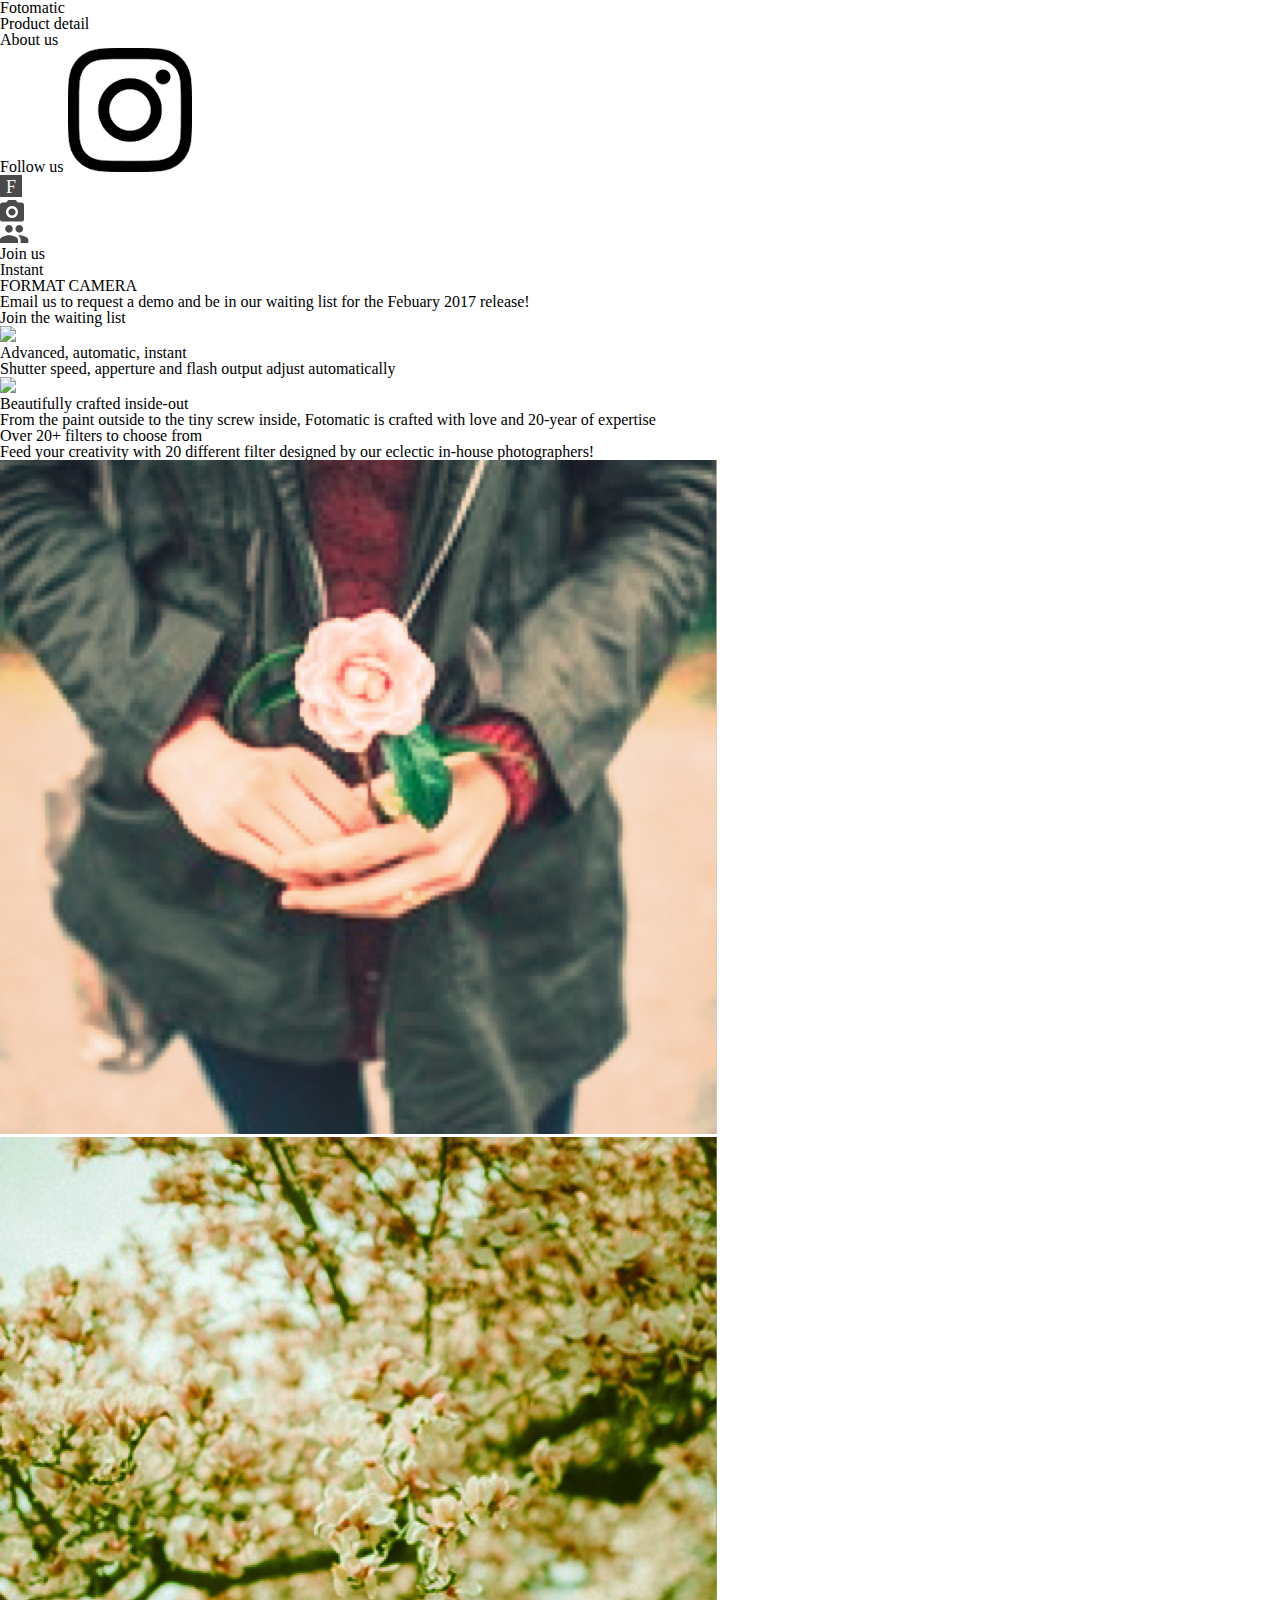
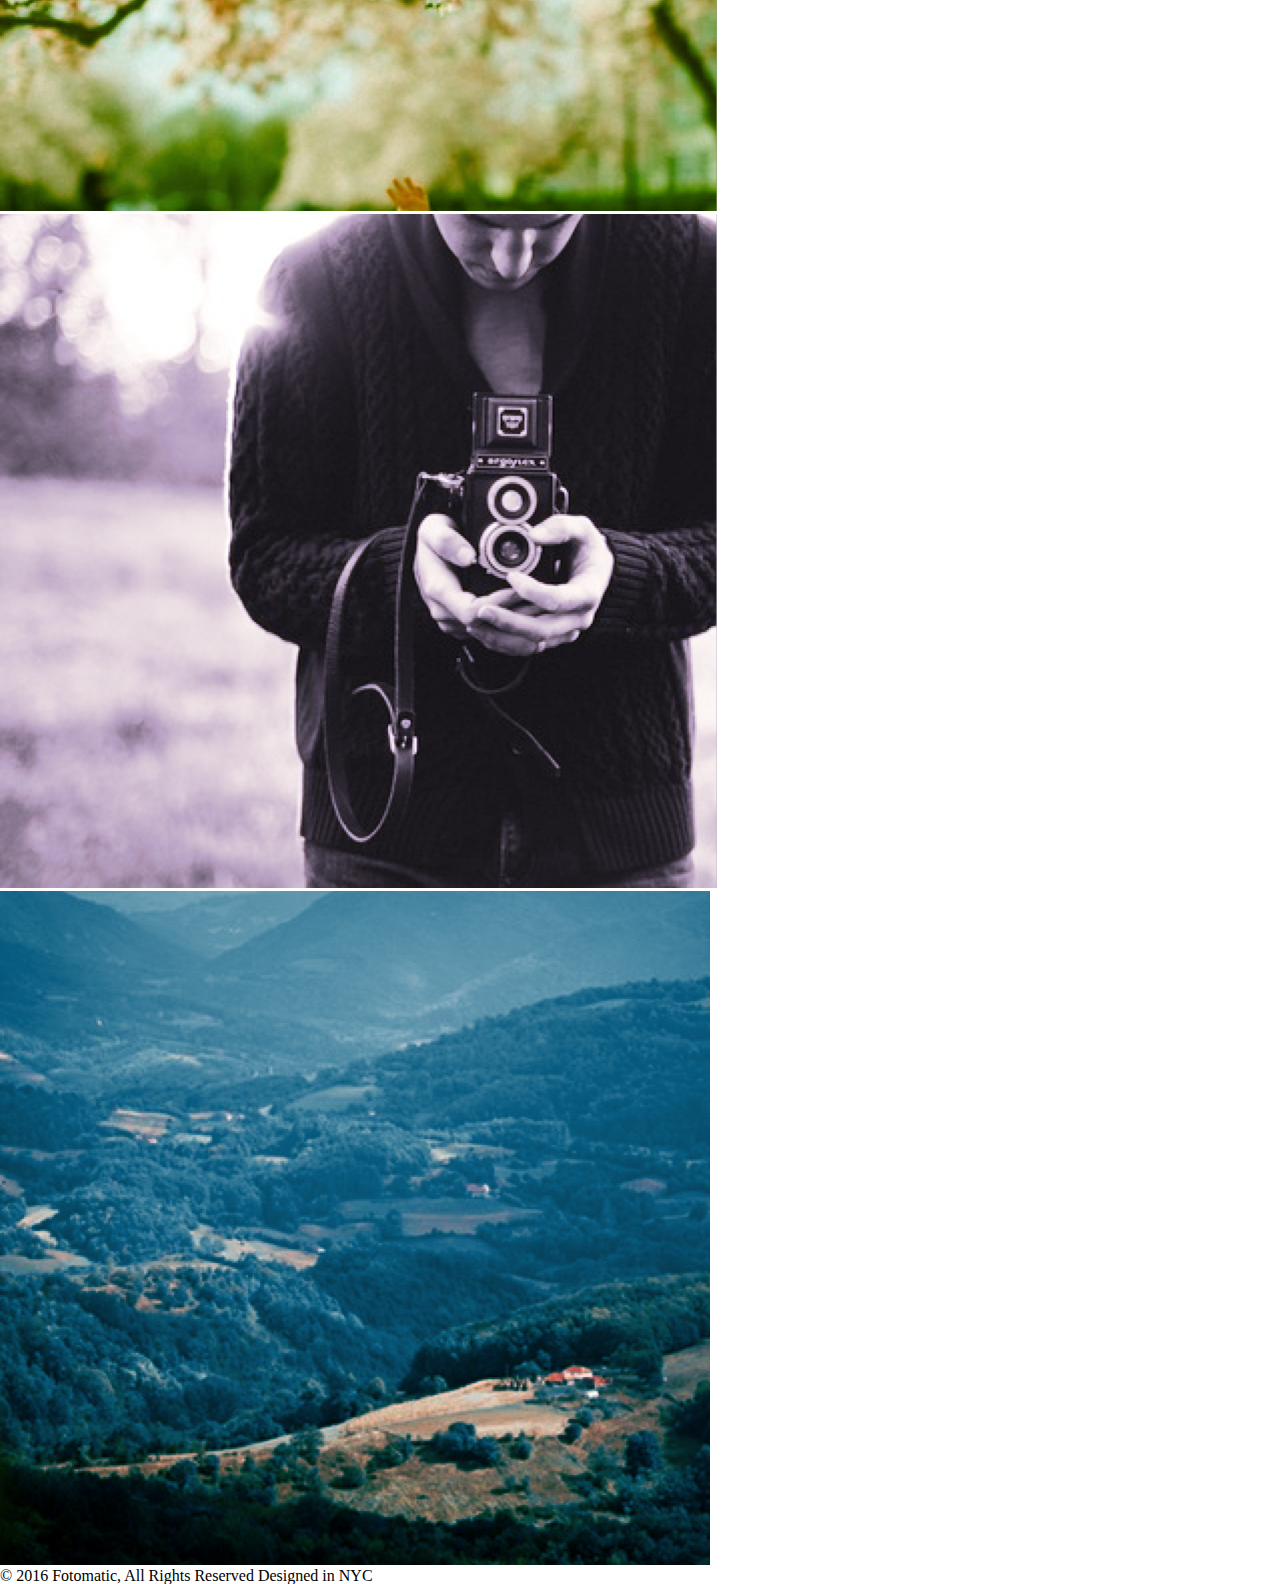
==== fotomatic/index.html @ bd835f5e "add raw fotomatic project files" ====
<!DOCTYPE html>
<html>
<head>
  <link href="https://fonts.googleapis.com/css?family=Damion" rel="stylesheet">
  <link href="https://fonts.googleapis.com/css?family=Rubik" rel="stylesheet">
  <link href="https://fonts.googleapis.com/css?family=Roboto:300,400,600,700" rel="stylesheet">
  <link rel="stylesheet" href="./resources/css/reset.css">
  <meta charset="UTF-8">
</head>
<body>
  <!-- Header -->
  <header>
    <div class="content">
      <a href="index.html" class="desktop logo">Fotomatic</a>
      <nav class="desktop">
        <ul>
          <li><a href="#">Product detail</a></li>
          <li><a href="#">About us</a></li>
          <li><a href="https://www.instagram.com/">Follow us <img class="icon" src="./resources/images/instagram.png"></a></li>
        </ul>
      </nav>
      <nav class="mobile">
        <ul>
          <li><a href="#"><img src="./resources/images/ic-logo.svg"></a></li>
          <li><a href="#"><img src="./resources/images/ic-product-detail.svg"></a></li>
          <li><a href="#"><img src="./resources/images/ic-about-us.svg"></a></li>
          <li><a href="#" class="button">Join us</a></li>
        </ul>
      </nav>
    </div>
  </header>

  <!-- Main Content -->
  <div class="main-content">

    <!-- Sign Up Section -->
    <div id="sign-up-section" class="banner">
      <div id="sign-up-cta">
        <div class="content center">
          <div class="header">
            <h2 class="cursive">Instant</h2>
            <h1 class="striking">FORMAT CAMERA</h1>
          </div>
          <div class="email">
            <span>
              Email us to request a demo and be in our waiting list for the <strong>Febuary 2017</strong> release!
            </span>
            <div class="button">Join the waiting list</div>
          </div>
        </div>
      </div>
    </div>

    <!-- Features Section -->
    <div id="features-section">
      <div class="feature">
        <div class="center">
          <div class="image-container">
            <img src="images/feature-1.png" />
          </div>
          <div class="content">
            <h2>Advanced, automatic, instant</h2>
            <h3>Shutter speed, apperture and flash output adjust automatically</h3>
          </div>
        </div>
      </div>
      <div class="feature">
        <div class="center">
          <div class="image-container">
            <img src="images/feature-2.png" />
          </div>
          <div class="content">
            <h2>Beautifully crafted inside-out</h2>
            <h3>From the paint outside to the tiny screw inside, Fotomatic is crafted with love and 20-year of expertise</h3>
          </div>
        </div>
      </div>
    </div>

    <!-- Filters Section -->
    <div id="filters-section">
      <div class="content center">
        <h2>Over 20+ filters to choose from</h2>
        <h3>Feed your creativity with 20 different filter designed by our eclectic in-house photographers!</h3>
      </div>
      <div class="images-container">
        <div class="image-container">
          <img src="./resources/images/filter-1.png" />
        </div>
        <div class="image-container">
          <img src="./resources/images/filter-2.png" />
        </div>
        <div class="image-container">
          <img src="./resources/images/filter-3.png" />
        </div>
        <div class="image-container extra">
          <img src="./resources/images/filter-4.png" />
        </div>
      </div>
    </div>

    <!-- Quotes Section
    <div id="quotes-section">
      <div class="content center">
        <span class="quote">“It’s truly something that could create a brand new photography Renaissance”</span>
        <img class="quote-citation" src="./resources/images/photography-logo.png" />
      </div>
    </div>

    <!-- Footer -->
    <footer>
      <div class="content">
        <span class="copyright">© 2016  Fotomatic, All Rights Reserved</span>
        <span class="location">Designed in NYC</span>
      </div>
    </footer>

  </div>
</body>
</html>
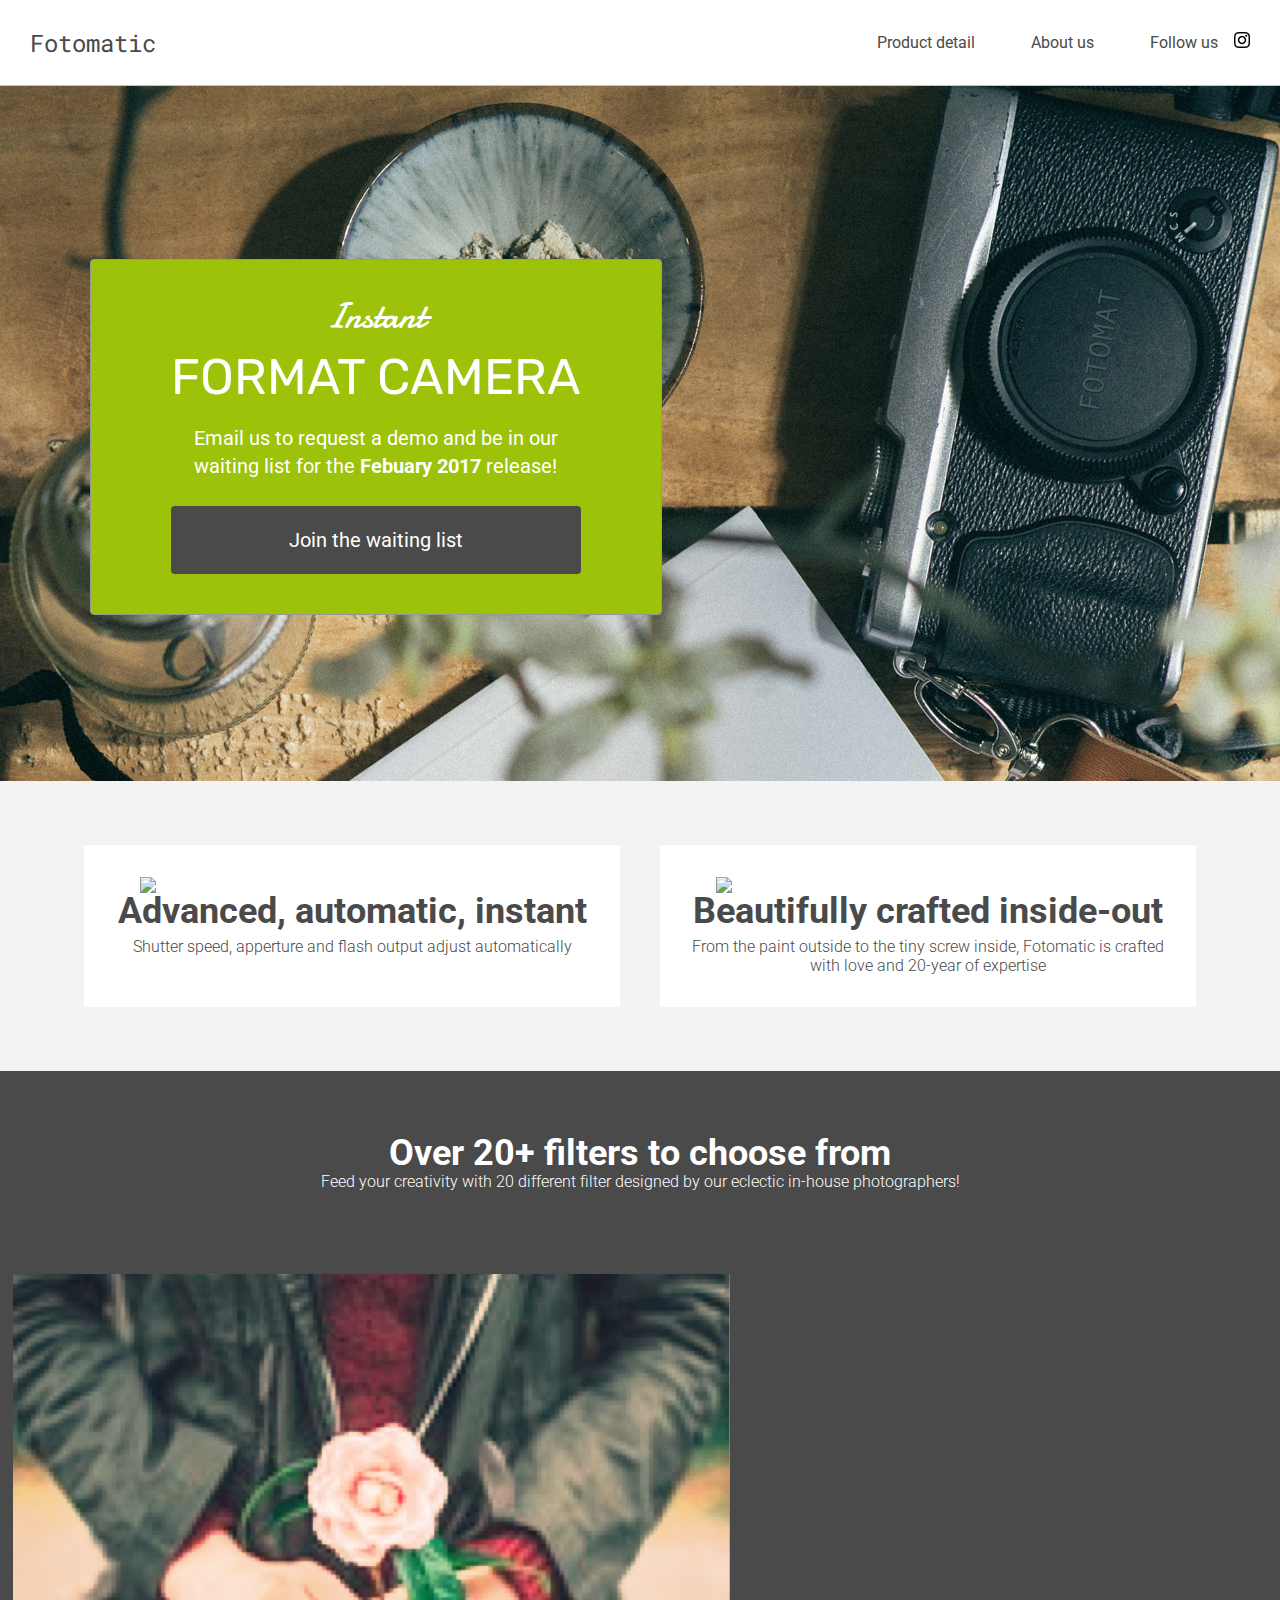
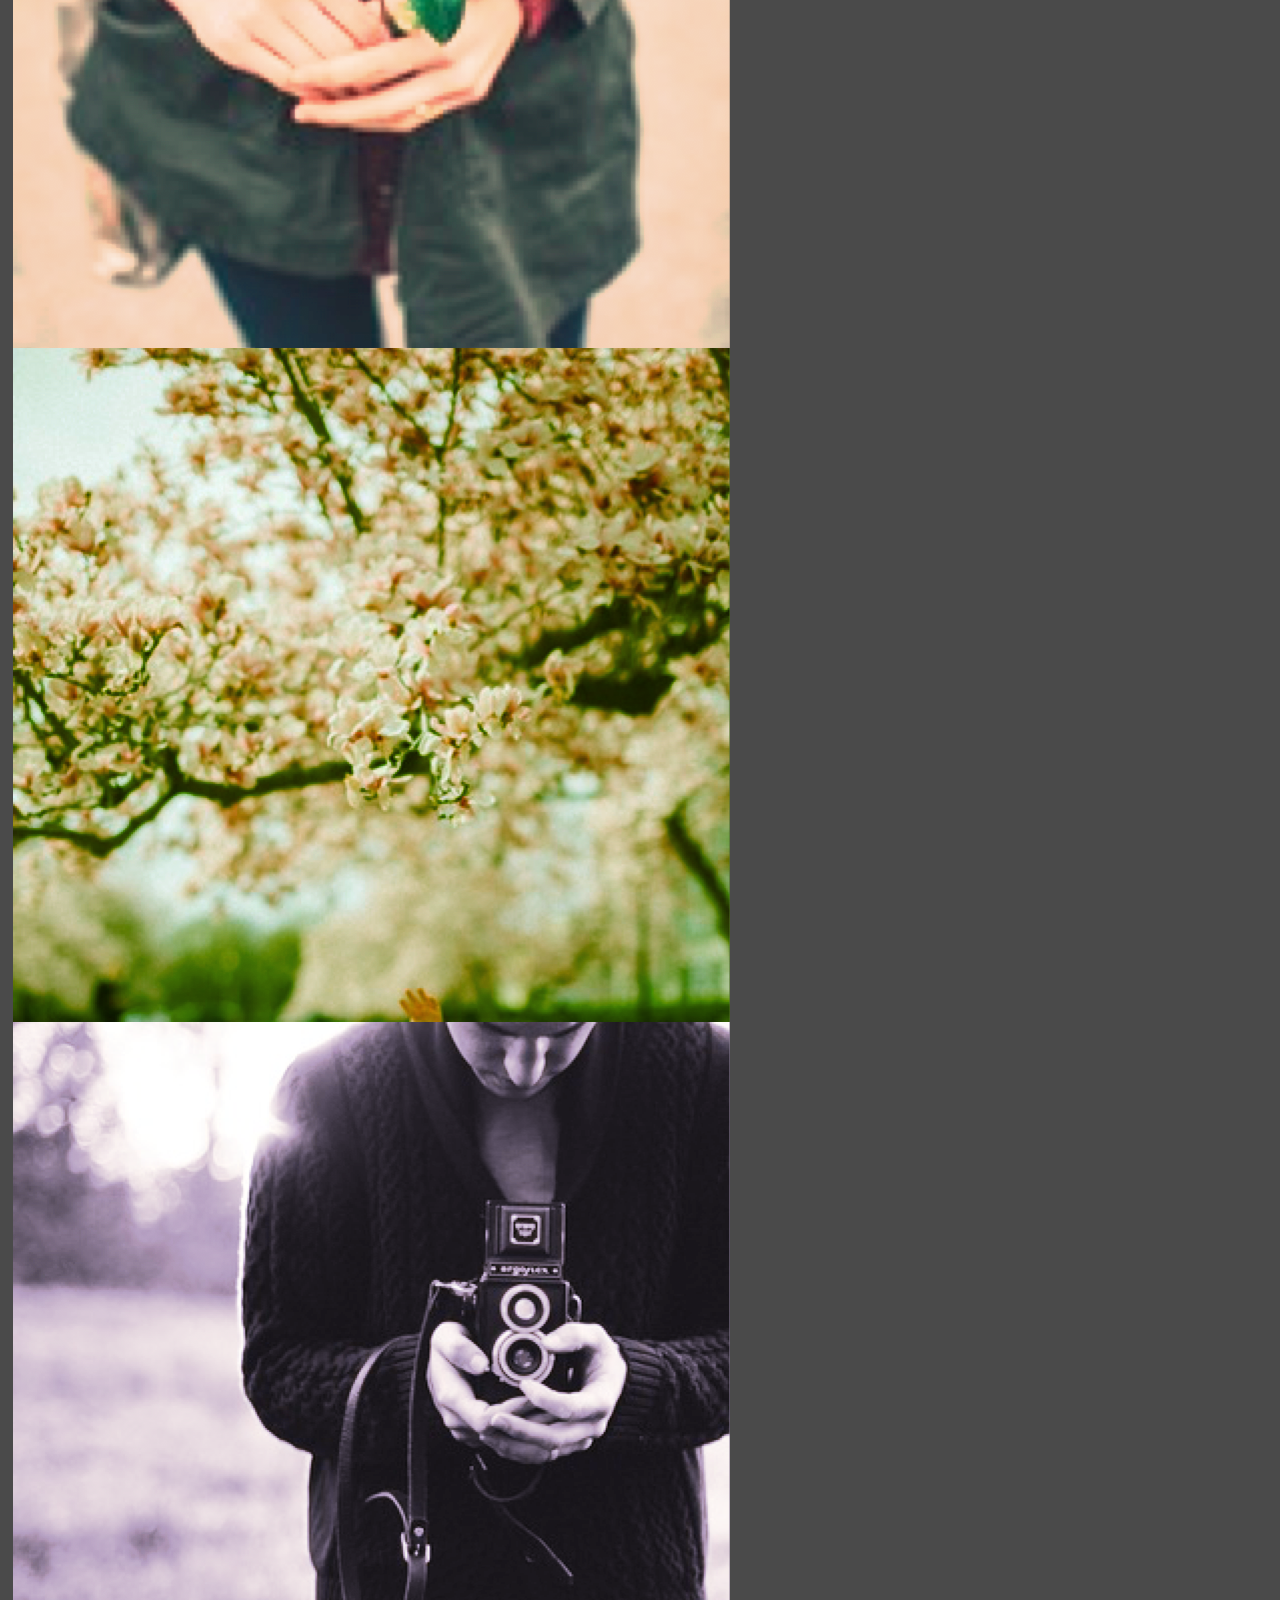
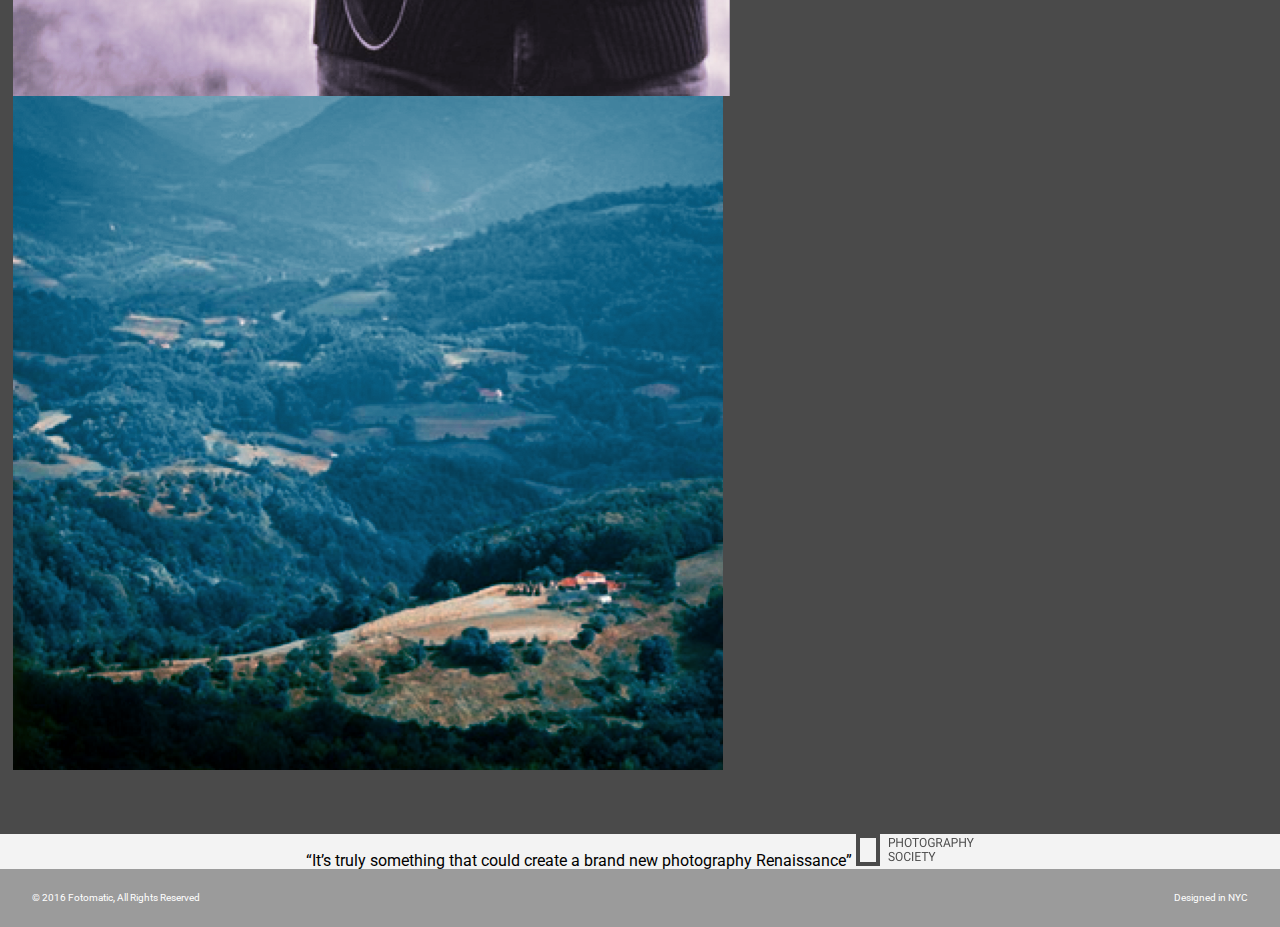
==== commit e28e653c: "Fix header & sign-up sections (desktop)" ====
--- a/fotomatic/index.html
+++ b/fotomatic/index.html
@@ -4,7 +4,10 @@
   <link href="https://fonts.googleapis.com/css?family=Damion" rel="stylesheet">
   <link href="https://fonts.googleapis.com/css?family=Rubik" rel="stylesheet">
   <link href="https://fonts.googleapis.com/css?family=Roboto:300,400,600,700" rel="stylesheet">
+  <link href="https://fonts.googleapis.com/css2?family=Roboto+Mono&display=swap" rel="stylesheet">
   <link rel="stylesheet" href="./resources/css/reset.css">
+  <link rel="stylesheet" href="./resources/css/style.css">
+
   <meta charset="UTF-8">
 </head>
 <body>
@@ -99,7 +102,7 @@
       </div>
     </div>
 
-    <!-- Quotes Section
+    <!-- Quotes Section -->
     <div id="quotes-section">
       <div class="content center">
         <span class="quote">“It’s truly something that could create a brand new photography Renaissance”</span>
--- a/fotomatic/resources/css/style.css
+++ b/fotomatic/resources/css/style.css
@@ -0,0 +1,404 @@
+/* Universal Styles */
+
+html {
+  font-family: "Roboto", sans-serif;
+  font-size: 16px;
+}
+
+.main-content {
+  position: relative;
+  top: 5.3125rem; /* To offset for fixed header. */
+}
+
+.center {
+  text-align: center;
+}
+
+.button {
+  border-radius: 4px;
+  background-color: #4a4a4a;
+  color: white;
+}
+
+.image-container {
+  overflow: hidden;
+}
+
+.image-container img {
+  display: block;
+}
+
+@media only screen and (max-width: 760px) {
+  .main-content {
+    top: 2.5625rem;
+  }
+}
+
+/* Header */
+
+header {
+  position: fixed;
+  z-index: 1; /* + */
+  width: 100%;
+  border-bottom: solid 1px #c6c1c1;
+  background-color: white;
+  height: 5.3125rem; /* 85px */
+}
+
+header .content {
+  display: flex;
+  align-items: center;
+  padding: 1.875rem;
+}
+
+header .logo {
+  flex: 1;
+  font-family: 'Roboto Mono', monospace; /* + */
+  font-size: 1.5rem; /* 24px */
+  color:#4a4a4a; /* + */
+}
+
+header nav ul {
+  display: flex;
+}
+
+nav li {
+  padding-left: 3.5rem;
+}
+
+nav a {
+  vertical-align: bottom;
+  line-height: 1.6;
+  font-size: 1rem;
+  color: #4a4a4a;
+}
+
+header .icon {
+  width: 1rem;
+  padding-left: .75rem;
+}
+
+header .mobile {
+  display: none;
+}
+
+@media only screen and (max-width: 760px) {
+  header .desktop {
+    display: none;
+  }
+
+  header .mobile {
+    display: block;
+    width: 100%;
+  }
+
+  header .content {
+    padding: .5rem 0;
+  }
+
+  header .mobile ul {
+    display: flex;
+    justify-content: space-around;
+    align-items: center;
+    width: 100%;
+  }
+
+  header .mobile li {
+    padding: 0;
+  }
+
+  header .mobile .button {
+    padding: .1875rem .5rem;
+    background-color: #9dc20b;
+    line-height: 1.6;
+    color: white;
+  }
+}
+
+/* Sign Up Section */
+
+#sign-up-section {
+  display: flex;
+  justify-content: flex-start;
+  align-items: flex-start;
+  height: 43.5rem;
+  background-image: url('../images/banner-landingpage.jpg'); /* + */
+  background-position: center; /* + */
+  background-size: cover; /* + */
+  background-repeat: no-repeat; /* + */
+}
+
+#sign-up-cta {
+  position: relative; /* + */
+  top: 25%; /* 170px */
+  left: 7%; /* 100px */
+  padding: 0 5rem 2.5rem 5rem;
+  border: solid 1px #979797;
+  border-radius: 4px;
+  background-color: #9dc20a; /* edit color code */
+}
+
+#sign-up-cta .content {
+  width: 25.625rem;
+  margin-top: 2rem;
+  font-family: "Roboto", sans-serif;
+  font-size: 1.25rem;
+  line-height: 1.4;
+  color: white;
+}
+
+#sign-up-cta h1 {
+  font-size: 3.125rem;
+}
+
+#sign-up-cta h2 {
+  font-size: 2.25rem;
+}
+
+#sign-up-cta span strong {
+  font-weight: bold;
+}
+
+#sign-up-cta .cursive {
+  font-family: "Damion", cursive;
+}
+
+#sign-up-cta .striking {
+  font-family: "Rubik", sans-serif;
+  padding-bottom: .75rem;
+}
+
+#sign-up-cta .button {
+  margin-top: 1.625rem;
+  padding: 1.25rem 7.25rem;
+}
+
+@media only screen and (max-width: 760px) {
+  #sign-up-section {
+    align-items: center;
+    justify-content: center;
+    height: 28rem;
+  }
+
+  #sign-up-cta {
+    position: static;
+    width: auto;
+    height: auto;
+    background-color: transparent;
+    border: none;
+  }
+
+  #sign-up-cta .content {
+    margin-top: 0;
+  }
+
+  #sign-up-cta .email {
+    display: none;
+  }
+
+  #sign-up-cta h1 {
+    font-size: 3.125rem;
+  }
+
+  #sign-up-cta h2 {
+    font-size: 2.25rem;
+  }
+}
+
+@media only screen and (max-width: 450px) {
+  #sign-up-section {
+    height: 20rem;
+  }
+
+  #sign-up-cta h1 {
+    font-size: 2.25rem;
+  }
+
+  #sign-up-cta h2 {
+    font-size: 2rem;
+  }
+}
+
+/* Features Section */
+
+#features-section {
+  display: flex;
+  justify-content: space-between;
+  padding: 4rem 5%;
+  background-color: #f3f3f3;
+}
+
+.feature {
+  flex: 1;
+  padding: 2rem;
+  margin: 0px 1.25rem;
+  background-color: white;
+}
+
+.feature .image-container {
+  width: 90%;
+  height: 65%;
+  margin: 0 auto;
+}
+
+.feature h2 {
+  padding-bottom: .5rem;
+  font-size: 2.25rem;
+  font-weight: bold;
+  color: #4a4a4a;
+}
+
+.feature h3 {
+  font-size: 1rem;
+  line-height: 1.2;
+  font-weight: 300;
+  color: #4a4a4a;
+}
+
+@media only screen and (max-width: 890px) {
+  .feature h2 {
+    font-size: 1.125rem;
+    line-height: 1.3;
+    font-weight: normal;
+  }
+
+  .feature h3 {
+    font-size: .875rem;
+    line-height: 1.4;
+  }
+}
+
+@media only screen and (max-width: 760px) {
+  #features-section {
+    flex-flow: column;
+    padding: 0;
+  }
+
+  .feature {
+    margin: 0;
+    padding: 1.25rem 1rem 0 1rem;
+  }
+}
+
+/* Filters Section */
+
+#filters-section {
+  padding: 4rem 0;
+  background-color: #4a4a4a;
+}
+
+#filters-section .content {
+  padding: 0 .625rem;
+  margin-bottom: 5rem;
+}
+
+#filters-section .content h2 {
+  font-size: 2.25rem;
+  font-weight: bold;
+  color: white;
+}
+
+#filters-section .content h3 {
+  font-size: 1rem;
+  line-height: 1.4;
+  font-weight: 300;
+  color: white;
+}
+
+#filters-section .images-container {
+  max-width: 100%;
+  padding: 0 1%;
+}
+
+@media only screen and (max-width: 760px) {
+  #filters-section {
+    padding: 1.5rem 0 0 0;
+  }
+
+  #filters-section .content {
+    margin-bottom: 1rem;
+  }
+
+  #filters-section .content h2 {
+    padding-bottom: .625rem;
+    font-size: 1.125rem;
+    line-height: 1.3;
+    font-weight: normal;
+  }
+
+  #filters-section .content h3 {
+    font-size: .875rem;
+    line-height: 1.4;
+  }
+
+  #filters-section .images-container {
+    padding: 0;
+  }
+
+  #filters-section .extra {
+    display: none;
+  }
+}
+
+/* Quotes Section */
+
+#quotes-section {
+  background-color: #f3f3f3;
+}
+
+#quotes-section content {
+  padding: 5rem 0;
+}
+
+#quotes-section quote {
+  padding-right: 1.875rem;
+  font-family: "Palatino", serif;
+  font-size: 1.875rem;
+  line-height: 1.1;
+  font-style: italic;
+  color: #4a4a4a;
+}
+
+#quotes-section quote-citation {
+  height: 1.875rem;
+}
+
+@media only screen and (max-width: 760px) {
+  #quotes-section content {
+    padding: 1.875rem .625rem;
+  }
+
+  #quotes-section quote {
+    font-size: 1.5rem;
+    line-height: 1.4;
+  }
+
+  #quotes-section quote-citation {
+    display: block;
+    padding-top: 1rem;
+    margin: auto;
+  }
+}
+
+/* Footer */
+
+footer {
+  background-color: #9b9b9b;
+  padding: 1.5rem 2rem;
+}
+
+footer .content {
+  color: white;
+  display: flex;
+  font-size: .75rem;
+}
+
+footer .copyright {
+  flex-grow: 1;
+}
+
+@media only screen and (min-width: 760px) {
+  footer .content {
+    font-size: .625rem;
+  }
+}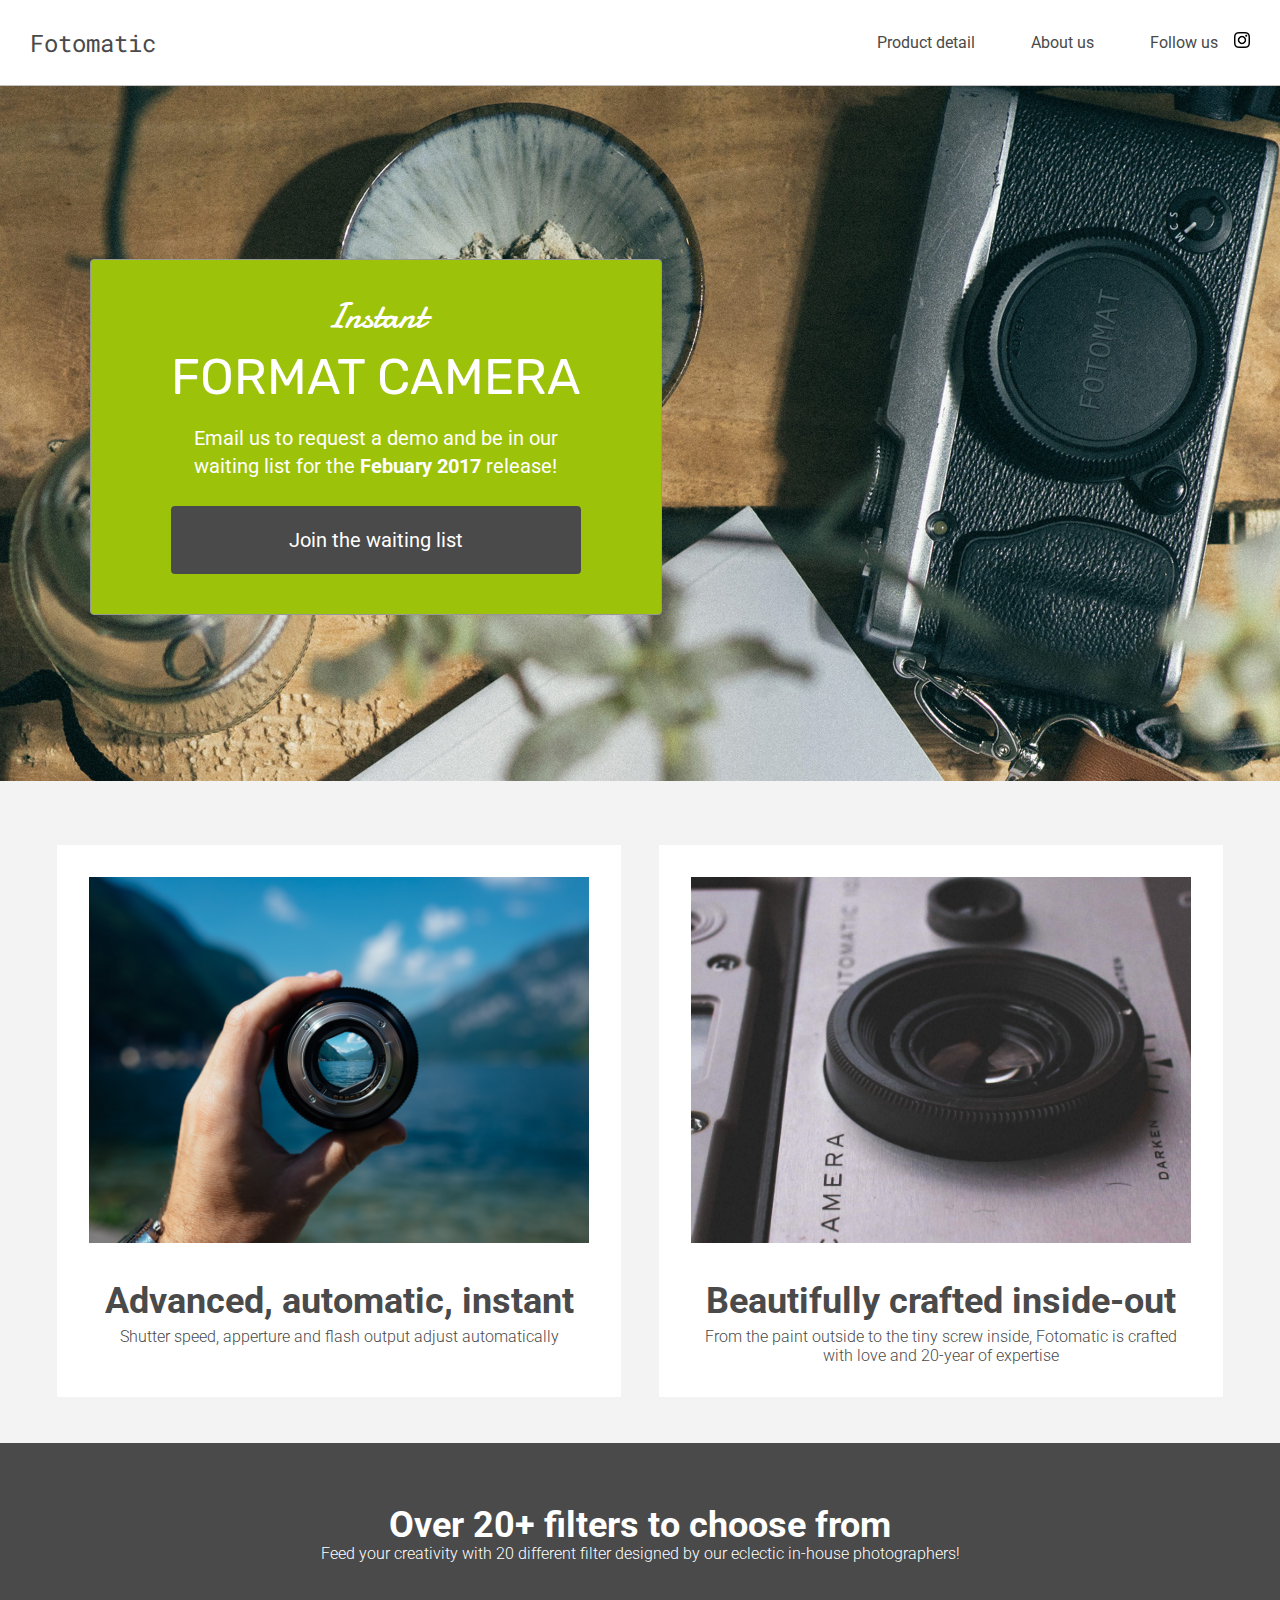
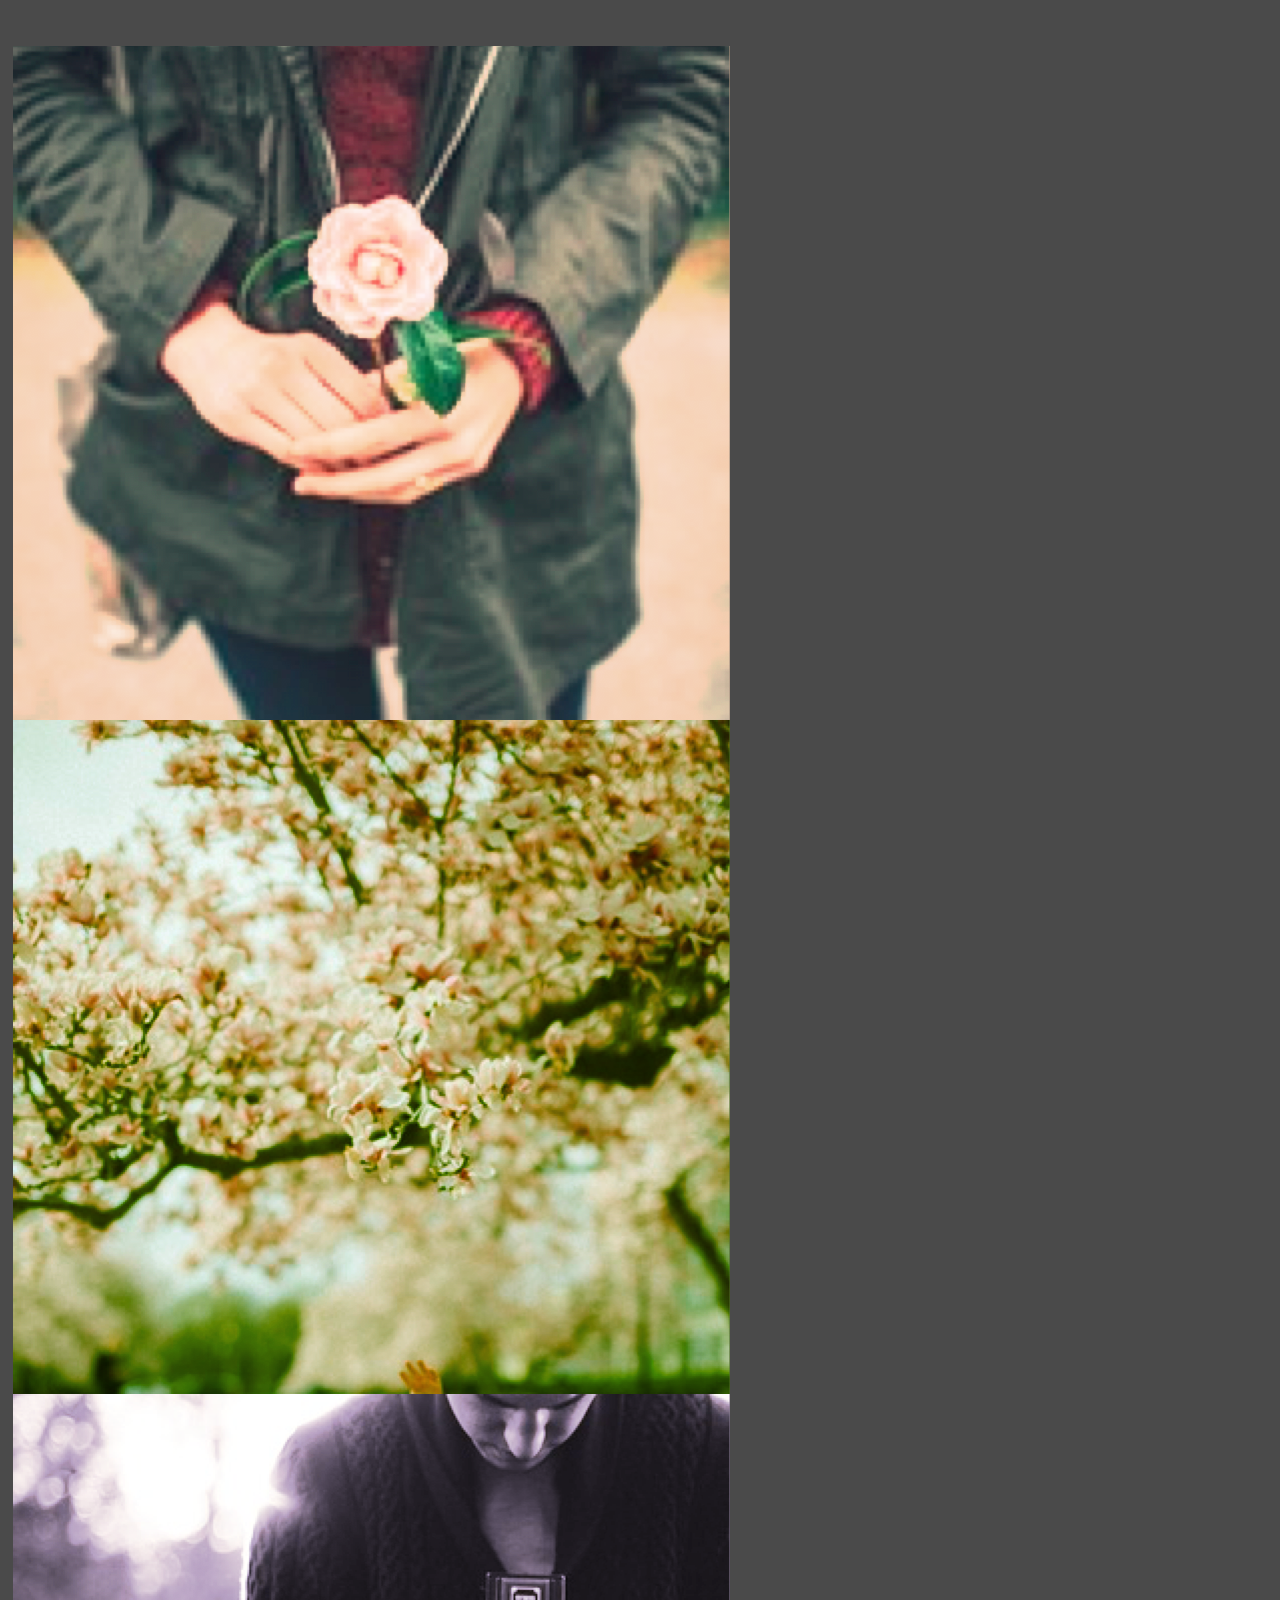
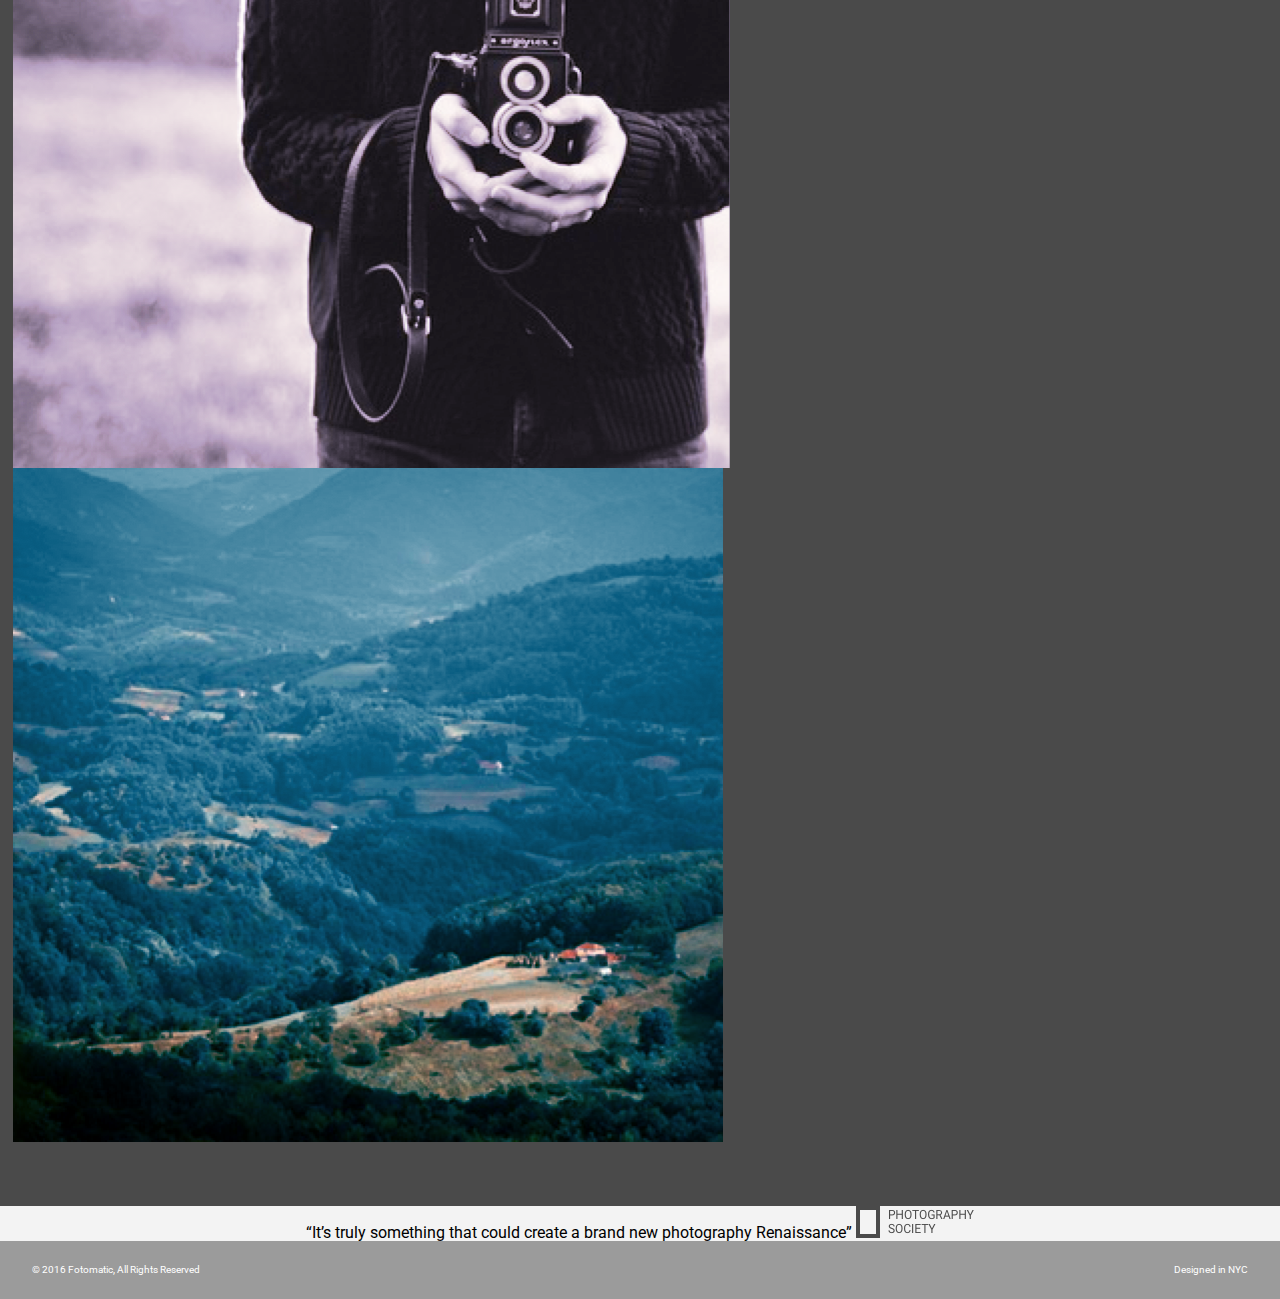
==== commit 5f5f3648: "Fix features section desktop" ====
--- a/fotomatic/index.html
+++ b/fotomatic/index.html
@@ -4,7 +4,7 @@
   <link href="https://fonts.googleapis.com/css?family=Damion" rel="stylesheet">
   <link href="https://fonts.googleapis.com/css?family=Rubik" rel="stylesheet">
   <link href="https://fonts.googleapis.com/css?family=Roboto:300,400,600,700" rel="stylesheet">
-  <link href="https://fonts.googleapis.com/css2?family=Roboto+Mono&display=swap" rel="stylesheet">
+  <link href="https://fonts.googleapis.com/css2?family=Roboto+Mono&display=swap" rel="stylesheet"> <!--add font for logo-->
   <link rel="stylesheet" href="./resources/css/reset.css">
   <link rel="stylesheet" href="./resources/css/style.css">
 
@@ -59,7 +59,7 @@
       <div class="feature">
         <div class="center">
           <div class="image-container">
-            <img src="images/feature-1.png" />
+            <img src="resources/images/feature-1.png" /> <!--fix path-->
           </div>
           <div class="content">
             <h2>Advanced, automatic, instant</h2>
@@ -70,7 +70,7 @@
       <div class="feature">
         <div class="center">
           <div class="image-container">
-            <img src="images/feature-2.png" />
+            <img src="resources/images/feature-2.png" /> <!--fix path-->
           </div>
           <div class="content">
             <h2>Beautifully crafted inside-out</h2>
@@ -102,7 +102,7 @@
       </div>
     </div>
 
-    <!-- Quotes Section -->
+    <!-- Quotes Section --> <!-- close comment-->
     <div id="quotes-section">
       <div class="content center">
         <span class="quote">“It’s truly something that could create a brand new photography Renaissance”</span>
--- a/fotomatic/resources/css/style.css
+++ b/fotomatic/resources/css/style.css
@@ -21,11 +21,13 @@
 }
 
 .image-container {
+  width: 100%;
   overflow: hidden;
 }
 
 .image-container img {
   display: block;
+  max-width: 100%; /* + to constrict images to containers */
 }
 
 @media only screen and (max-width: 760px) {
@@ -224,20 +226,21 @@
 #features-section {
   display: flex;
   justify-content: space-between;
-  padding: 4rem 5%;
+  padding: 4rem 3% 2.875rem; /* adjust container margins */
   background-color: #f3f3f3;
 }
 
 .feature {
   flex: 1;
-  padding: 2rem;
-  margin: 0px 1.25rem;
+  padding: 2rem; /* 32px */
+  margin: 0px 1.1875rem; /* 19px */
   background-color: white;
 }
 
 .feature .image-container {
-  width: 90%;
+  width: 100%; /* change to look more like polaroid */
   height: 65%;
+  padding-bottom: 40px; /* + */
   margin: 0 auto;
 }
 
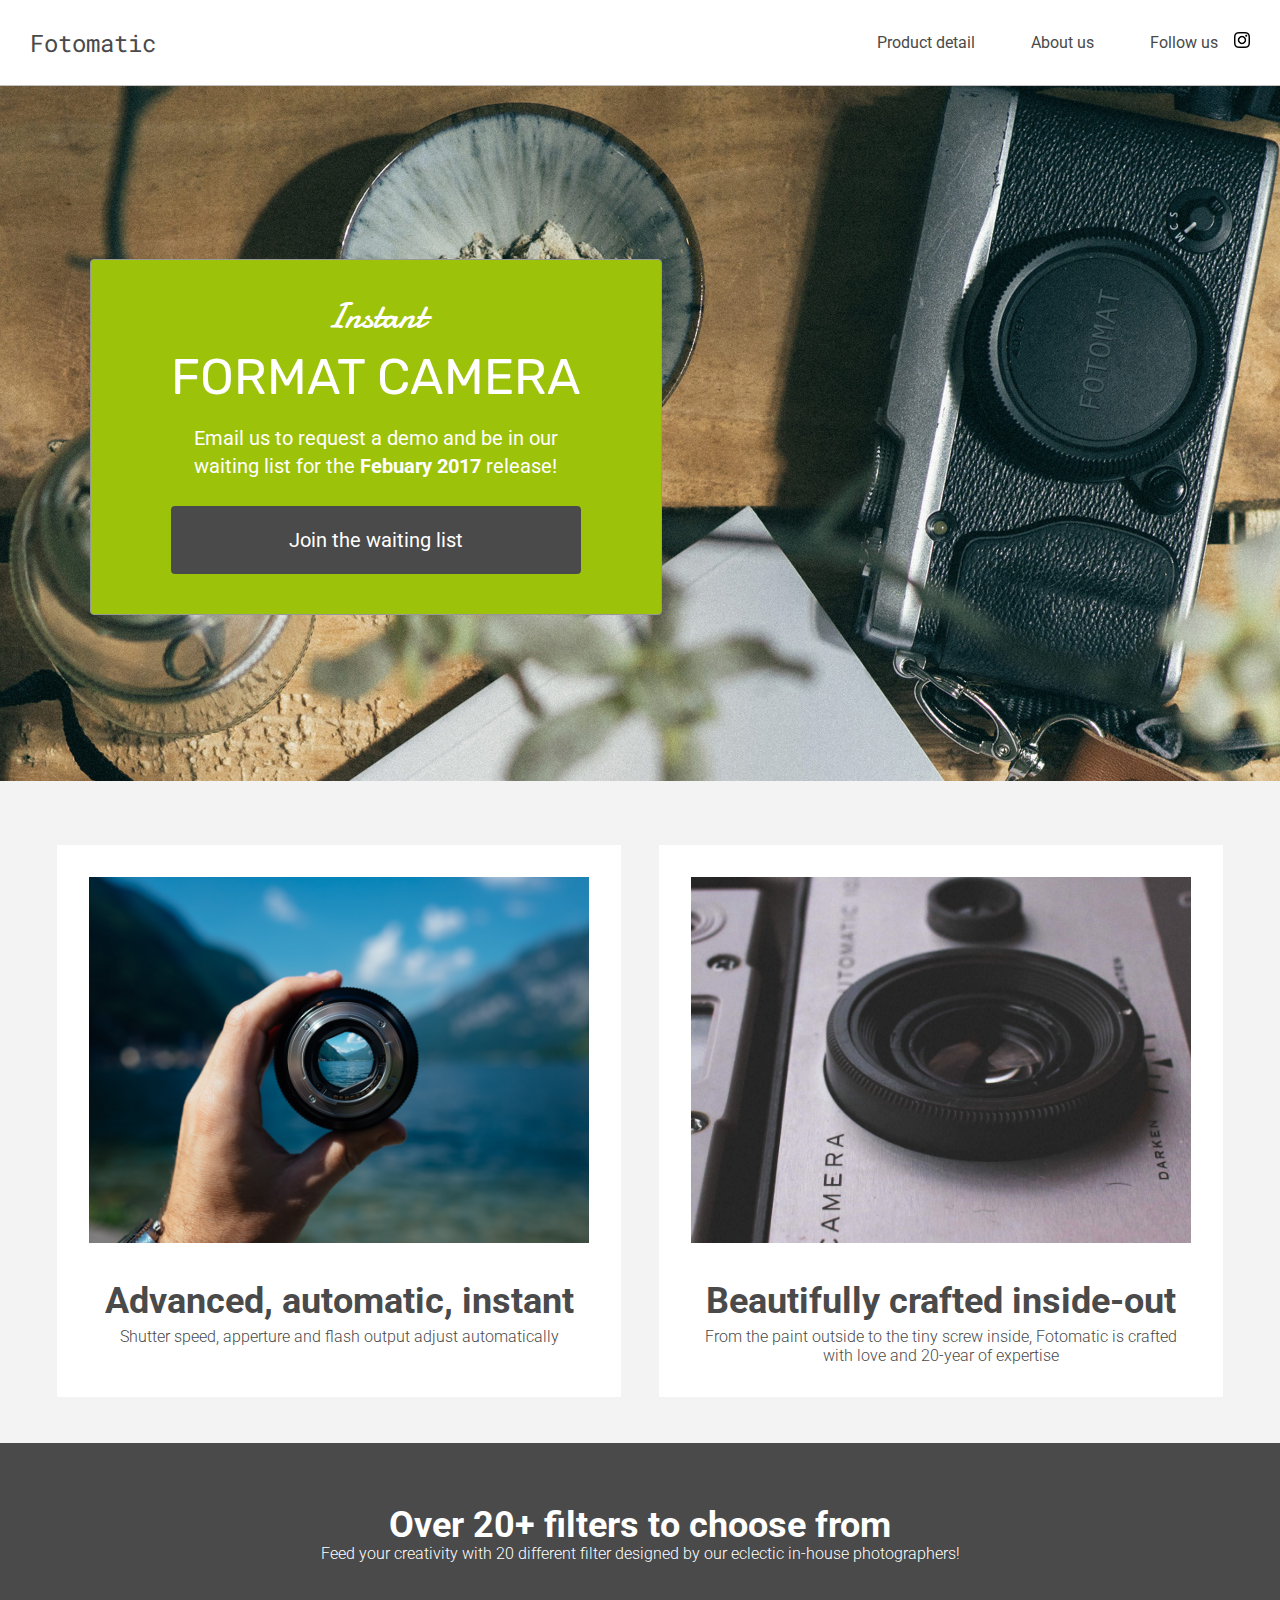
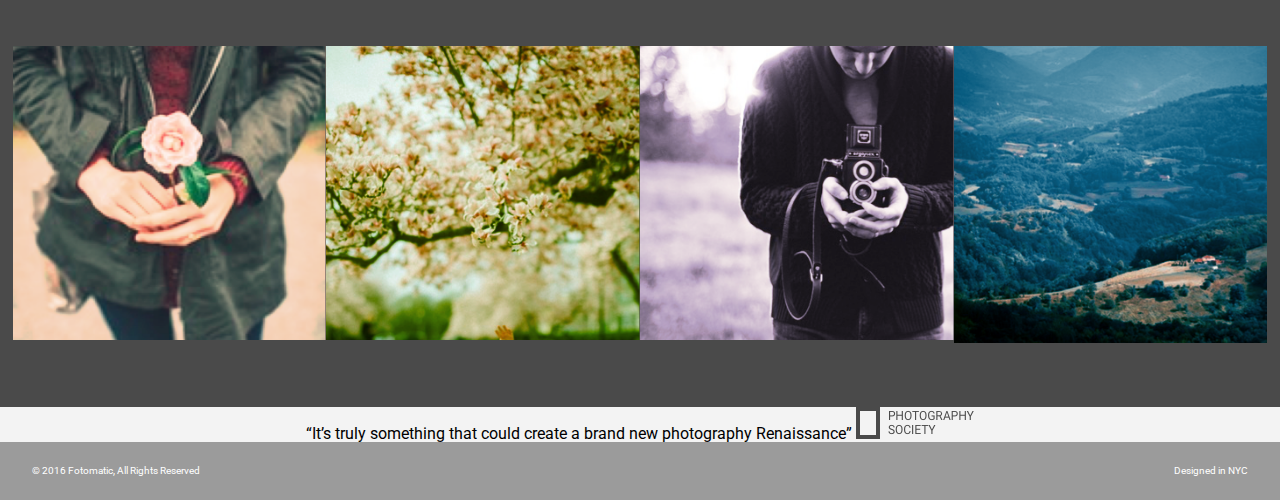
==== commit a345582f: "fix filters section desktop" ====
--- a/fotomatic/index.html
+++ b/fotomatic/index.html
@@ -96,7 +96,7 @@
         <div class="image-container">
           <img src="./resources/images/filter-3.png" />
         </div>
-        <div class="image-container extra">
+        <div class="image-container">
           <img src="./resources/images/filter-4.png" />
         </div>
       </div>
--- a/fotomatic/resources/css/style.css
+++ b/fotomatic/resources/css/style.css
@@ -308,7 +308,8 @@
   color: white;
 }
 
-#filters-section .images-container {
+#filters-section .images-container { 
+  display: flex; /* + */
   max-width: 100%;
   padding: 0 1%;
 }
